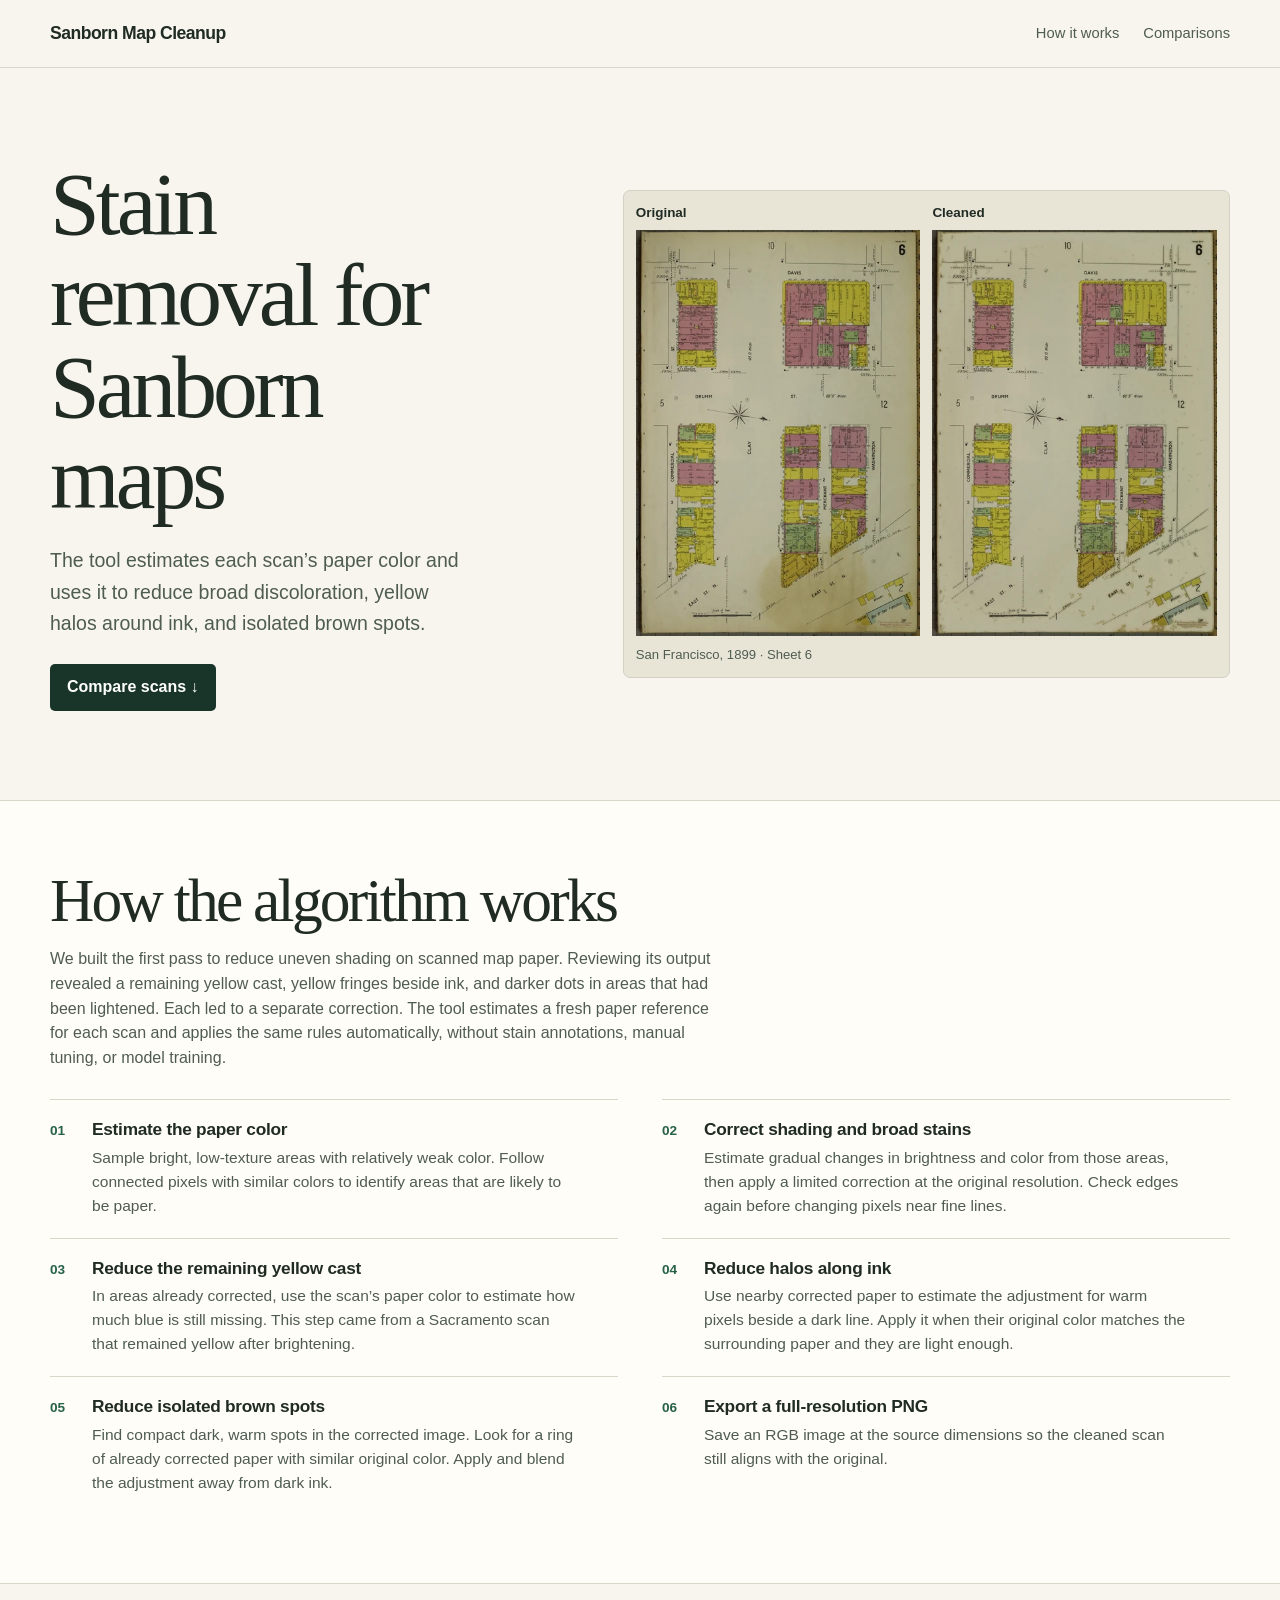
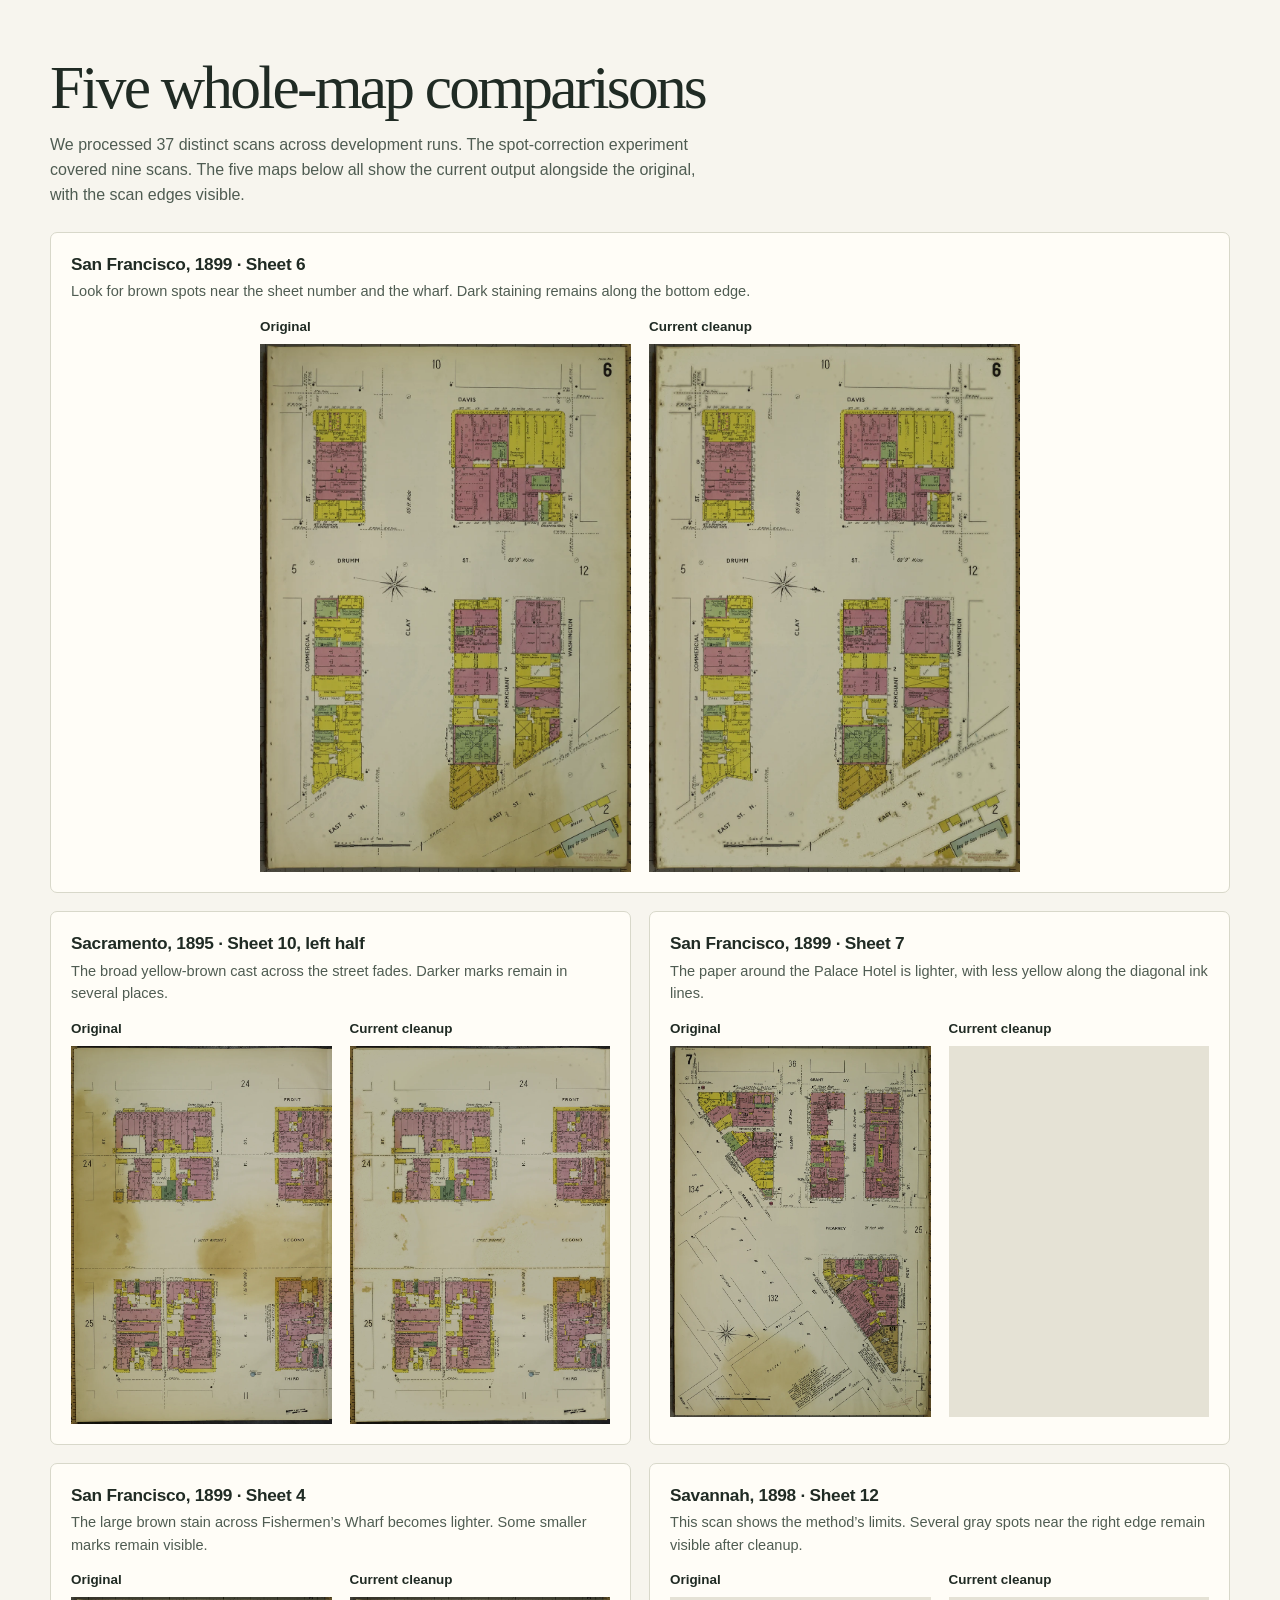
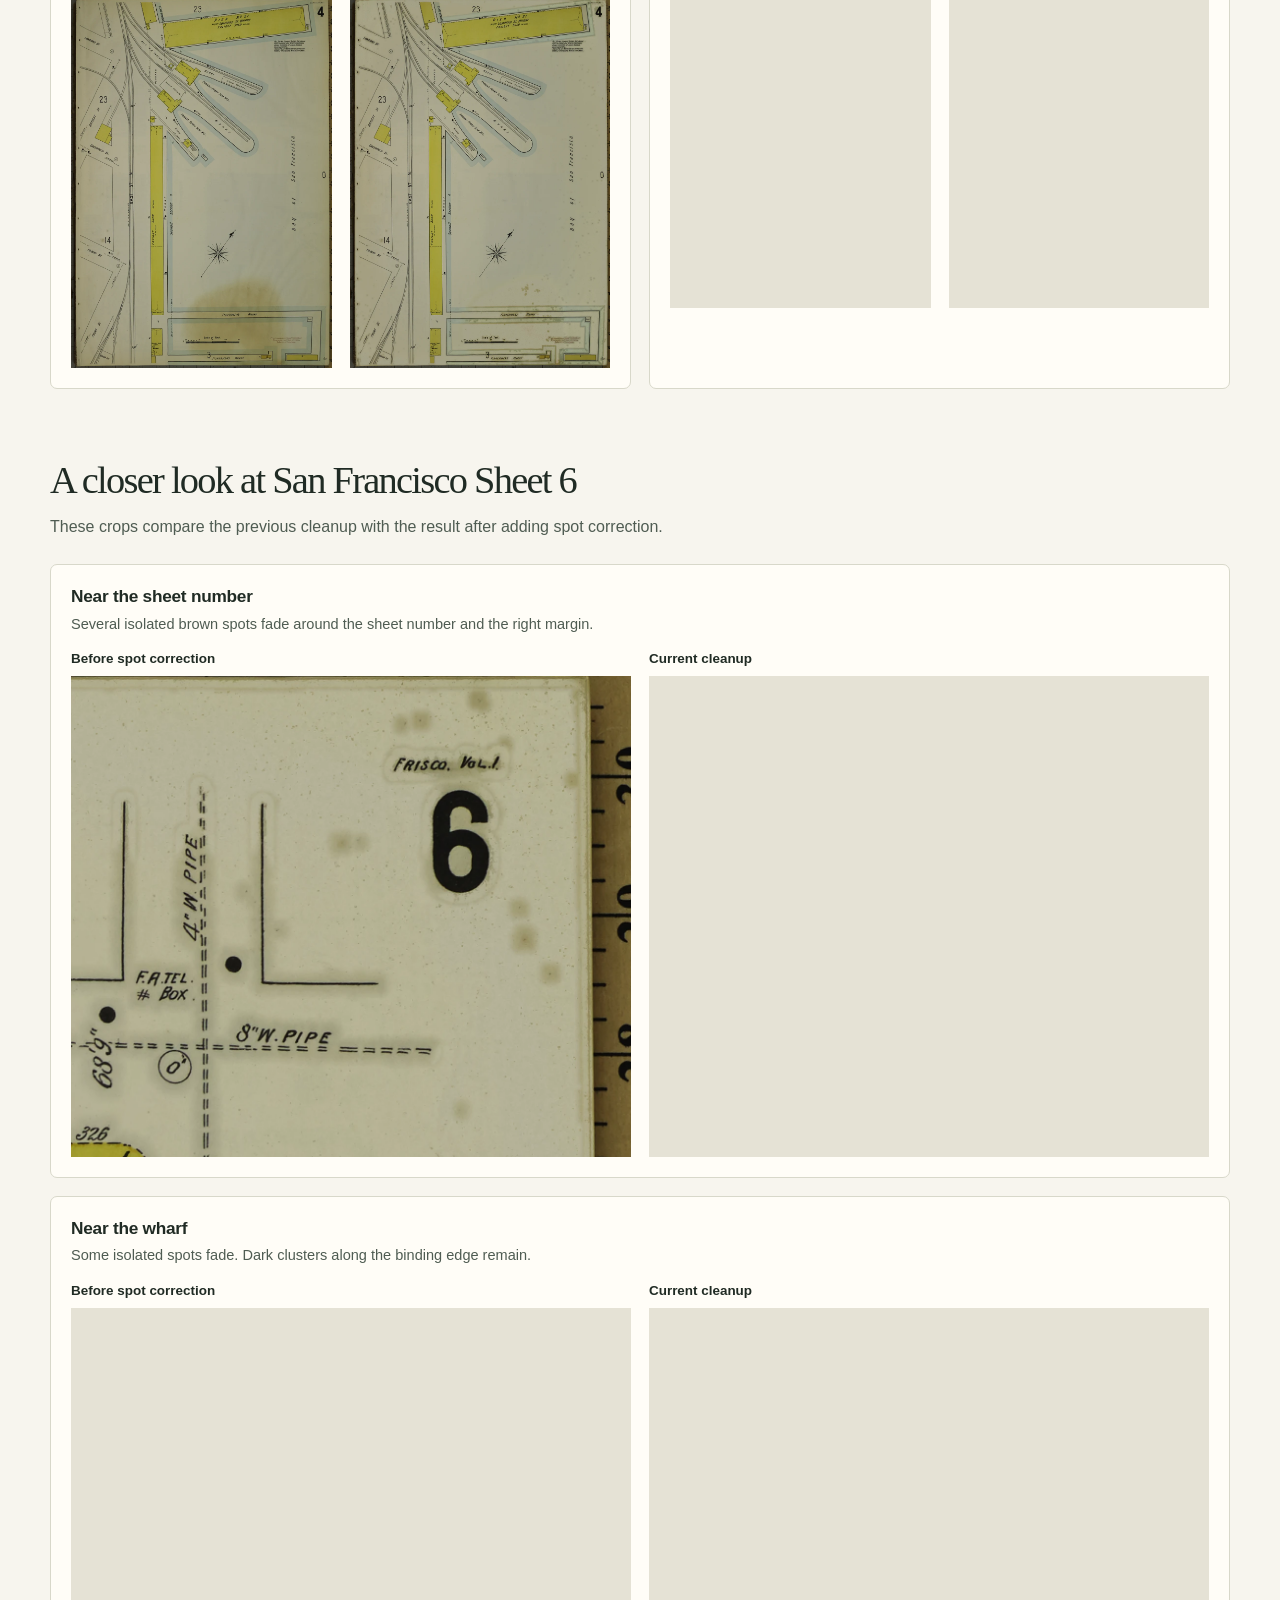
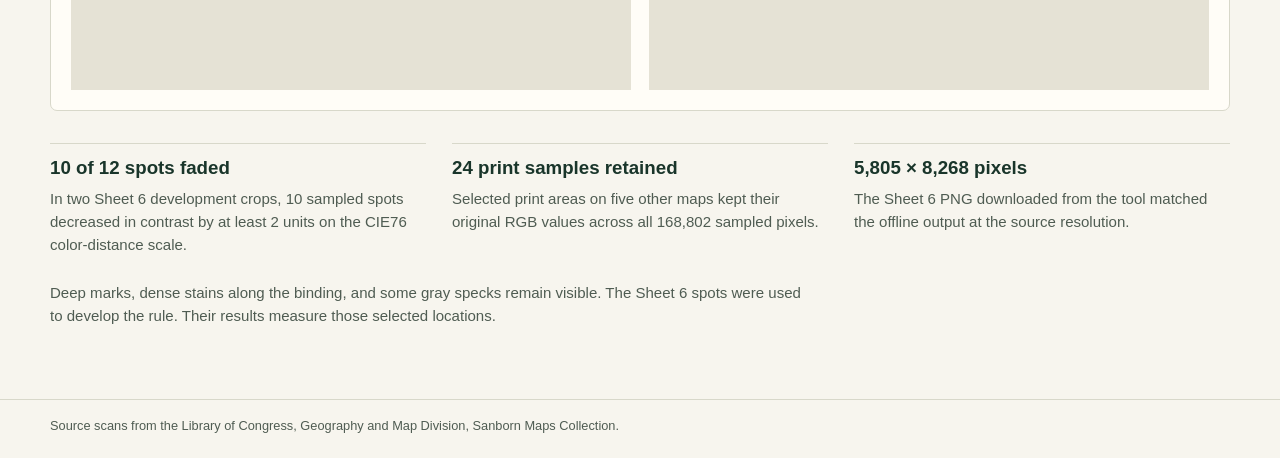
==== docs/index.html @ 22ac9490 "Publish standalone Sanborn stain removal tool and illustrated guide" ====
<!doctype html>
<html lang="en">
<head>
<meta charset="utf-8">
<meta name="viewport" content="width=device-width, initial-scale=1">
<meta name="description" content="How Sanborn Map Cleanup reduces discoloration while preserving the printed map, with before-and-after comparisons.">
<title>Sanborn Map Cleanup</title>
<style>
:root{color-scheme:light;--paper:#f7f5ee;--card:#fffdf7;--ink:#202b24;--muted:#4f5c52;--line:#d8d8ca;--accent:#28614a;--dark:#19352a;font:16px/1.55 "Source Sans 3","Helvetica Neue",sans-serif}
*{box-sizing:border-box}
body{margin:0;background:var(--paper);color:var(--ink)}
img{display:block;max-width:100%;height:auto}
a{color:inherit}
a:focus-visible,button:focus-visible,select:focus-visible{outline:3px solid #92612e;outline-offset:4px}
.wrap{width:min(1180px,calc(100% - 72px));margin-inline:auto}
header{border-bottom:1px solid var(--line)}
nav{display:flex;align-items:center;justify-content:space-between;gap:20px;padding-block:20px}
.brand{font-weight:760;letter-spacing:-.03em;font-size:1.1rem}
.navlinks{display:flex;gap:24px;font-size:.92rem}
.navlinks a{text-decoration:none;color:var(--muted)}
.navlinks a:hover{text-decoration:underline;text-underline-offset:4px}
.hero{display:grid;grid-template-columns:.9fr 1.1fr;align-items:center;gap:clamp(28px,6vw,76px);padding-block:clamp(38px,7vw,90px)}
h1,h2,h3,p,figure{margin:0}
h1,h2{font-family:"Instrument Serif",Georgia,serif;font-weight:400;letter-spacing:-.045em;line-height:1.02}
h1{font-size:clamp(3.2rem,7vw,6.2rem);max-width:9ch}
h2{font-size:clamp(2.3rem,4.8vw,3.85rem)}
.lead{font-size:clamp(1.05rem,1.8vw,1.22rem);line-height:1.6;color:var(--muted);max-width:39ch;margin-top:22px}
.hero-action{display:inline-block;margin-top:25px;padding:11px 17px;border-radius:5px;background:var(--dark);color:white;text-decoration:none;font-weight:660}
.hero-action:hover{background:var(--accent)}
.hero figure{background:#e8e5d7;padding:12px;border:1px solid #d2d1c4;border-radius:7px}
.pair{display:grid;grid-template-columns:repeat(2,minmax(0,1fr));gap:12px}
.pane{min-width:0}
.pane img{width:100%;background:#e5e2d5}
.pane-label{font-size:.84rem;font-weight:720;color:var(--ink);margin:0 0 6px}
.hero figcaption{margin-top:9px;color:var(--muted);font-size:.82rem}
section{scroll-margin-top:16px}
.method{background:var(--card);border-block:1px solid var(--line);padding-block:clamp(38px,6vw,68px)}
.intro{color:var(--muted);max-width:76ch;margin-top:15px}
.steps{padding:0;list-style:none;counter-reset:stage;display:grid;grid-template-columns:1fr 1fr;gap:0 44px;margin:28px 0 0}
.steps li{counter-increment:stage;position:relative;padding:18px 0 20px 42px;border-top:1px solid var(--line)}
.steps li::before{content:counter(stage,decimal-leading-zero);position:absolute;left:0;top:20px;color:var(--accent);font-size:.85rem;font-weight:750;font-variant-numeric:tabular-nums}
h3{font-size:1.08rem;line-height:1.3;margin-bottom:5px;letter-spacing:-.015em}
.steps p{font-size:.97rem;color:var(--muted);max-width:56ch}
.comparisons{padding-block:clamp(38px,6vw,72px)}
.whole-gallery,.crop-gallery{display:grid;gap:18px;margin-top:24px}
.whole-gallery{grid-template-columns:repeat(2,minmax(0,1fr))}
.whole-gallery .compare-card:first-child{grid-column:1/-1}
.whole-gallery .compare-card:first-child .pair{max-width:760px;margin-inline:auto}
.compare-card{padding:clamp(12px,2vw,20px);background:var(--card);border:1px solid var(--line);border-radius:7px;min-width:0}
.compare-card figcaption{margin-bottom:14px;color:var(--muted);font-size:.91rem}
.compare-card h3{color:var(--ink)}
.compare-card .pair{gap:clamp(8px,1.8vw,18px)}
.detail-title{font-size:clamp(1.85rem,3vw,2.8rem);margin-top:clamp(38px,6vw,72px)}
.findings{display:grid;grid-template-columns:repeat(3,1fr);gap:12px 26px;margin-top:32px}
.findings div{border-top:1px solid var(--line);padding-top:12px}
.findings dt{font-weight:730;font-size:1.17rem;line-height:1.3;color:var(--dark)}
.findings dd{margin:6px 0 0;color:var(--muted);font-size:.94rem}
.limits{margin-top:24px;color:var(--muted);max-width:90ch;font-size:.94rem}
footer{border-top:1px solid var(--line);padding-block:16px 22px;color:var(--muted);font-size:.8rem}
@media(max-width:780px){.wrap{width:calc(100% - 34px)}.hero{grid-template-columns:1fr;gap:24px}.hero h1{max-width:14ch}.hero figure{max-width:580px}.steps{gap:0 22px}.findings{gap:15px}.navlinks{gap:13px}}
@media(max-width:600px){nav{padding-block:13px;align-items:baseline}.brand{font-size:.96rem}.navlinks{gap:10px;font-size:.80rem}.steps,.findings{grid-template-columns:1fr}.steps li{padding-left:36px}.whole-gallery{grid-template-columns:1fr}.pair{gap:7px}.pane-label{font-size:.78rem}}
</style>
</head>
<body>
<header>
<nav class="wrap" aria-label="Page sections">
<span class="brand">Sanborn Map Cleanup</span>
<div class="navlinks"><a href="#method">How it works</a><a href="#comparisons">Comparisons</a></div>
</nav>
</header>
<main>
<div class="hero wrap">
<div>
<h1>Stain removal for Sanborn maps</h1>
<p class="lead">The tool estimates each scan’s paper color and uses it to reduce broad discoloration, yellow halos around ink, and isolated brown spots.</p>
<a class="hero-action" href="#comparisons">Compare scans &darr;</a>
</div>
<figure>
<div class="pair">
<div class="pane"><p class="pane-label">Original</p><img src="[data-uri]" width="428" height="610" alt="Original San Francisco Sheet 6" decoding="async"></div>
<div class="pane"><p class="pane-label">Cleaned</p><img src="[data-uri]" width="428" height="610" alt="San Francisco Sheet 6 after cleanup" decoding="async"></div>
</div>
<figcaption>San Francisco, 1899 · Sheet 6</figcaption>
</figure>
</div>
<section class="method" id="method">
<div class="wrap">
<h2>How the algorithm works</h2>
<p class="intro">We built the first pass to reduce uneven shading on scanned map paper. Reviewing its output revealed a remaining yellow cast, yellow fringes beside ink, and darker dots in areas that had been lightened. Each led to a separate correction. The tool estimates a fresh paper reference for each scan and applies the same rules automatically, without stain annotations, manual tuning, or model training.</p>
<ol class="steps">
<li><h3>Estimate the paper color</h3><p>Sample bright, low-texture areas with relatively weak color. Follow connected pixels with similar colors to identify areas that are likely to be paper.</p></li>
<li><h3>Correct shading and broad stains</h3><p>Estimate gradual changes in brightness and color from those areas, then apply a limited correction at the original resolution. Check edges again before changing pixels near fine lines.</p></li>
<li><h3>Reduce the remaining yellow cast</h3><p>In areas already corrected, use the scan’s paper color to estimate how much blue is still missing. This step came from a Sacramento scan that remained yellow after brightening.</p></li>
<li><h3>Reduce halos along ink</h3><p>Use nearby corrected paper to estimate the adjustment for warm pixels beside a dark line. Apply it when their original color matches the surrounding paper and they are light enough.</p></li>
<li><h3>Reduce isolated brown spots</h3><p>Find compact dark, warm spots in the corrected image. Look for a ring of already corrected paper with similar original color. Apply and blend the adjustment away from dark ink.</p></li>
<li><h3>Export a full-resolution PNG</h3><p>Save an RGB image at the source dimensions so the cleaned scan still aligns with the original.</p></li>
</ol>
</div>
</section>
<section class="comparisons wrap" id="comparisons">
<h2>Five whole-map comparisons</h2>
<p class="intro">We processed 37 distinct scans across development runs. The spot-correction experiment covered nine scans. The five maps below all show the current output alongside the original, with the scan edges visible.</p>

<div class="whole-gallery"><figure class="compare-card" id="map-sf6">
<figcaption><h3>San Francisco, 1899 · Sheet 6</h3><p>Look for brown spots near the sheet number and the wharf. Dark staining remains along the bottom edge.</p></figcaption>
<div class="pair">
<div class="pane"><p class="pane-label">Original</p><img src="[data-uri]" width="997" height="1420" alt="San Francisco, 1899 · Sheet 6, original" loading="lazy" decoding="async"></div>
<div class="pane"><p class="pane-label">Current cleanup</p><img src="[data-uri]" width="997" height="1420" alt="San Francisco, 1899 · Sheet 6, current cleanup" loading="lazy" decoding="async"></div>
</div>
</figure>
<figure class="compare-card" id="map-sac">
<figcaption><h3>Sacramento, 1895 · Sheet 10, left half</h3><p>The broad yellow-brown cast across the street fades. Darker marks remain in several places.</p></figcaption>
<div class="pair">
<div class="pane"><p class="pane-label">Original</p><img src="[data-uri]" width="978" height="1420" alt="Sacramento, 1895 · Sheet 10, left half, original" loading="lazy" decoding="async"></div>
<div class="pane"><p class="pane-label">Current cleanup</p><img src="[data-uri]" width="978" height="1420" alt="Sacramento, 1895 · Sheet 10, left half, current cleanup" loading="lazy" decoding="async"></div>
</div>
</figure>
<figure class="compare-card" id="map-sf7">
<figcaption><h3>San Francisco, 1899 · Sheet 7</h3><p>The paper around the Palace Hotel is lighter, with less yellow along the diagonal ink lines.</p></figcaption>
<div class="pair">
<div class="pane"><p class="pane-label">Original</p><img src="[data-uri]" width="997" height="1420" alt="San Francisco, 1899 · Sheet 7, original" loading="lazy" decoding="async"></div>
<div class="pane"><p class="pane-label">Current cleanup</p><img src="[data-uri]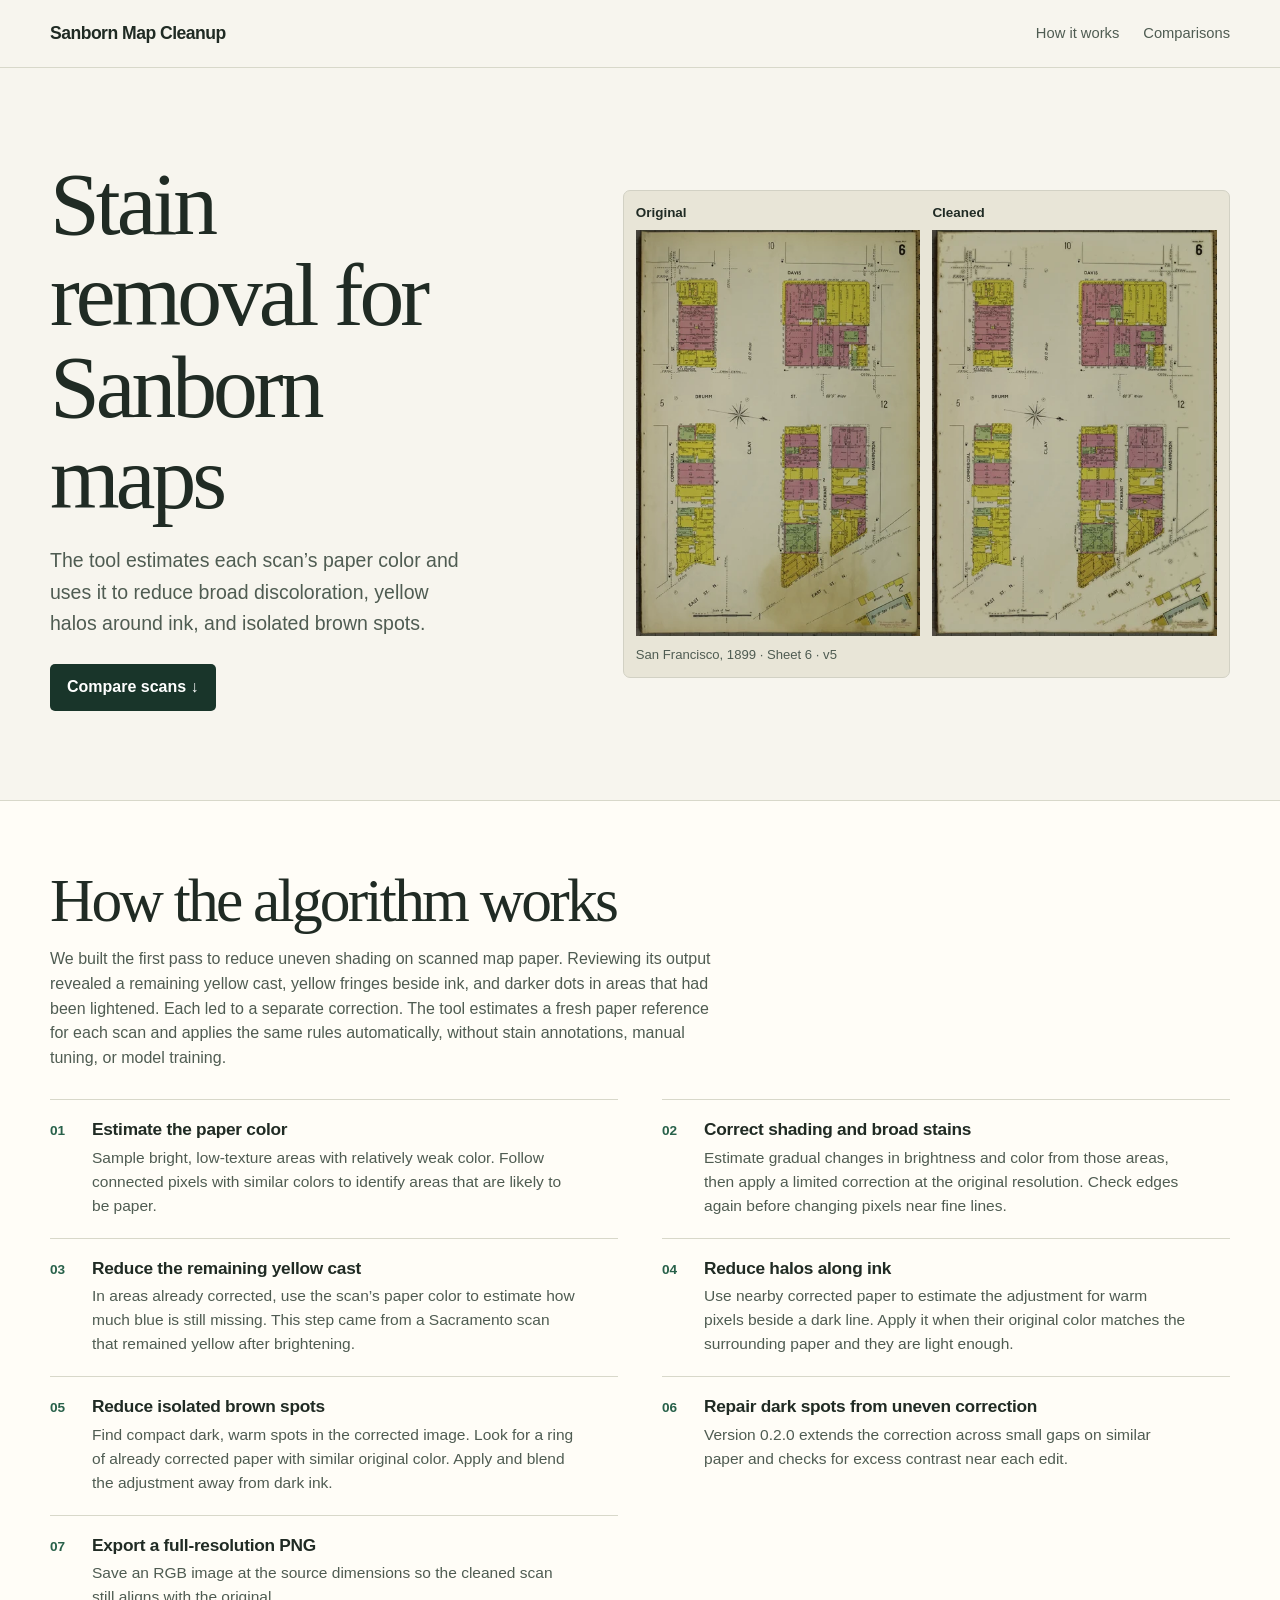
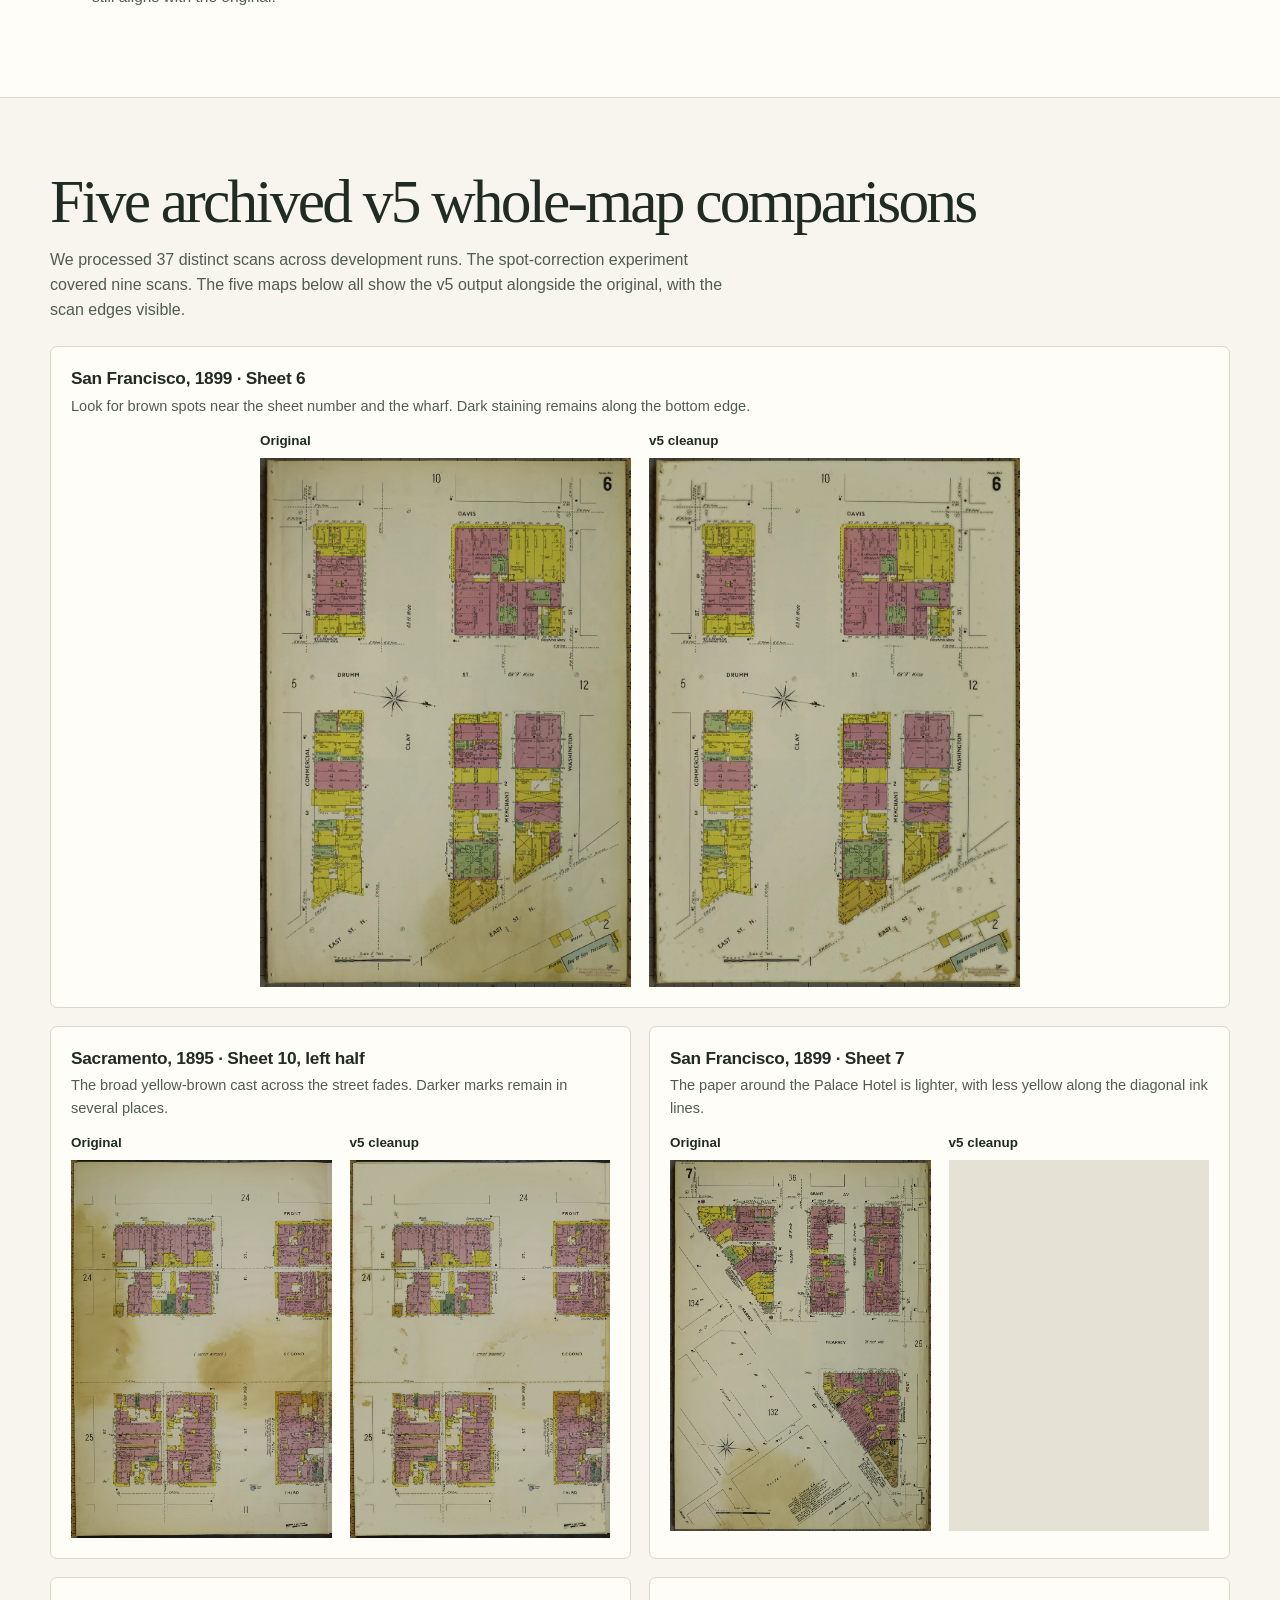
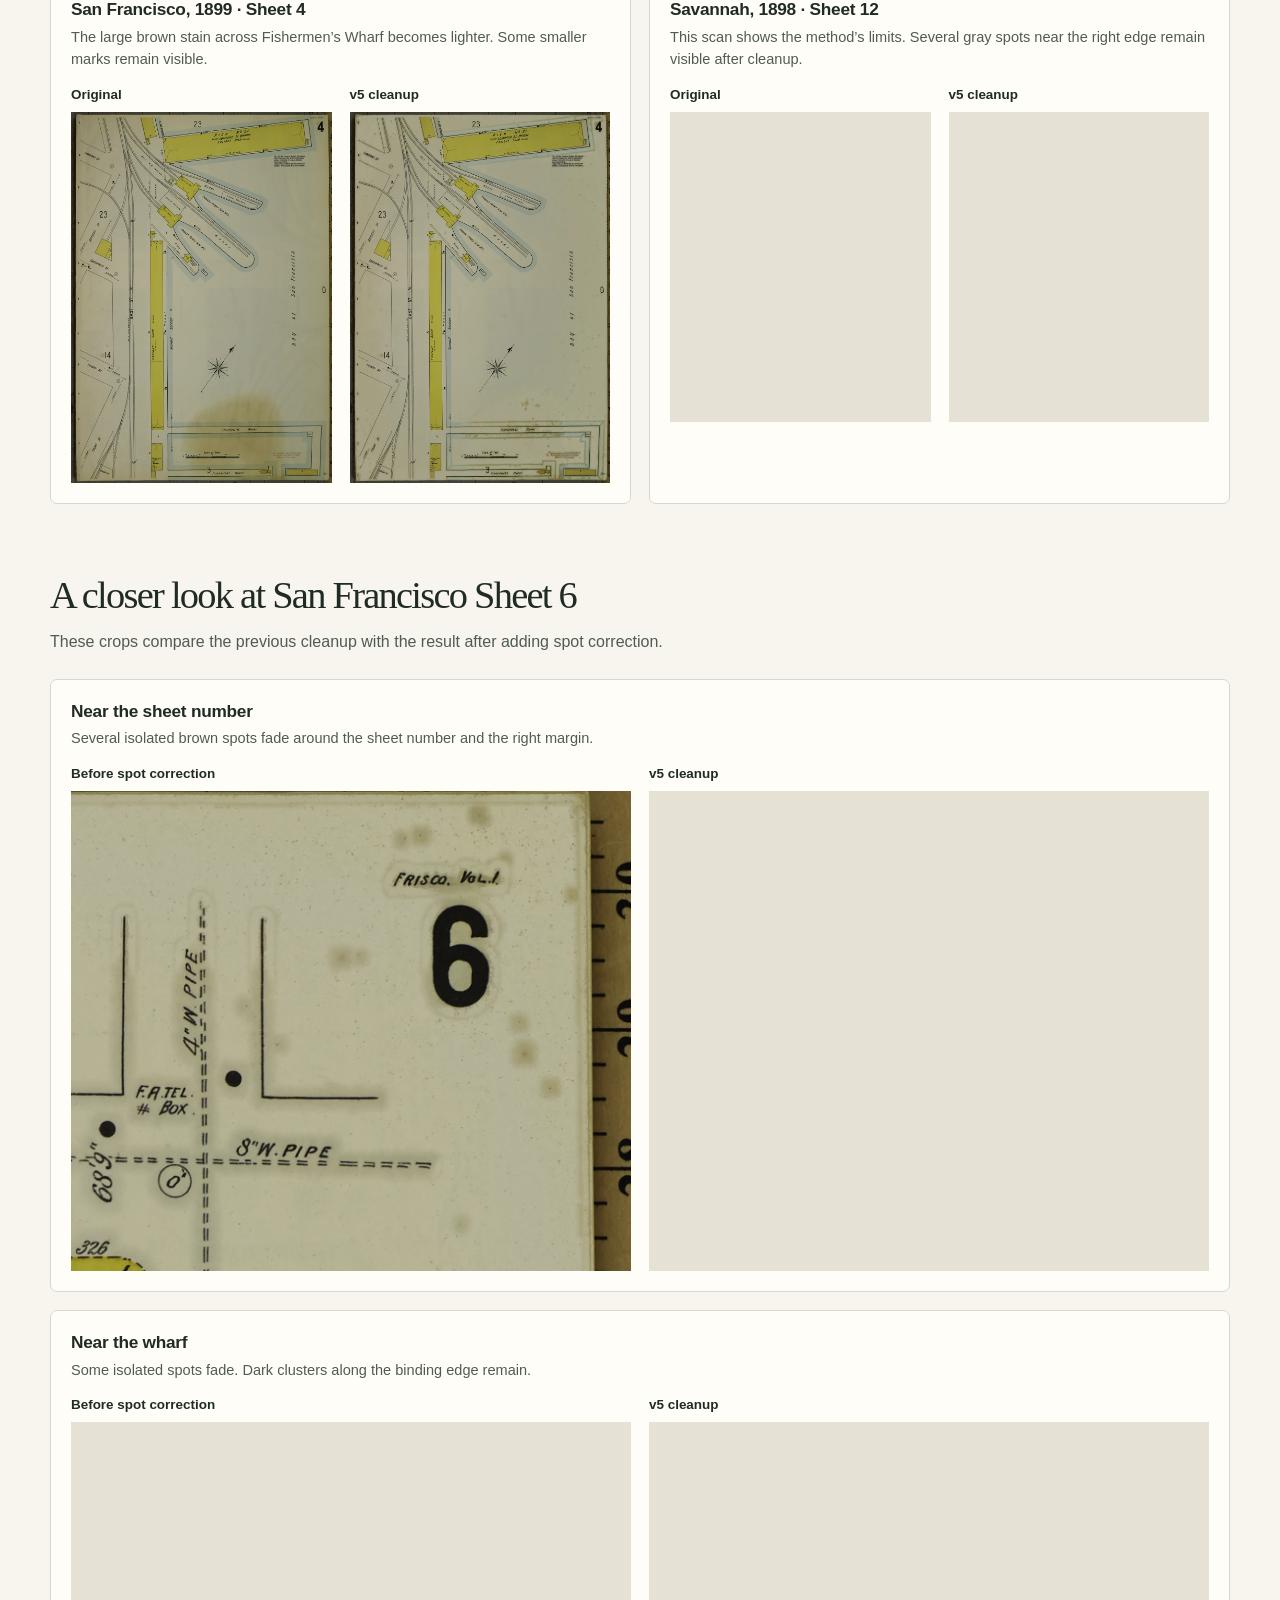
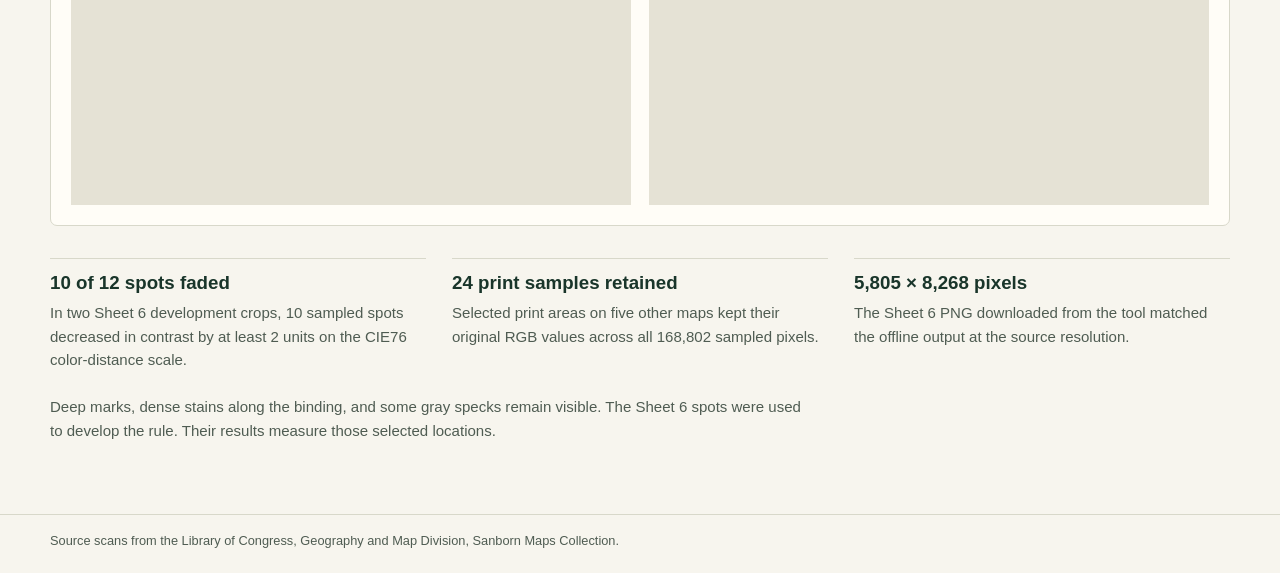
